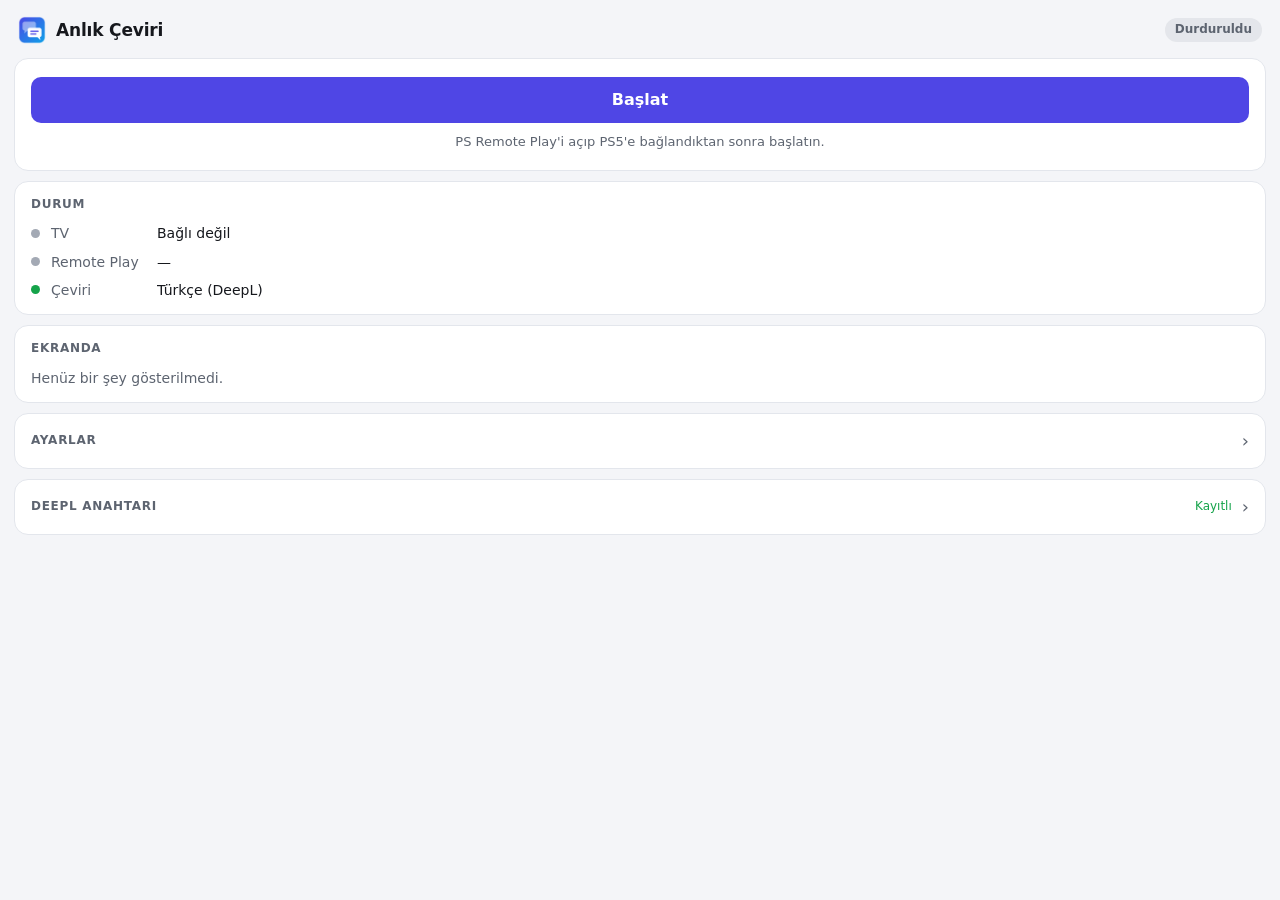
==== desktop/app/dev/preview.html @ 75af34b6 "Ekran overlay modu: çeviri oyun penceresinin üstünde (TV'siz de çalışır) - core: Reading.screen, vid" ====
<!doctype html>
<html lang="tr">
<head>
  <meta charset="utf-8">
  <meta name="viewport" content="width=device-width, initial-scale=1">
  <title>Anlık Çeviri (önizleme)</title>
  <link rel="stylesheet" href="../ui/style.css">
</head>
<body>
  <header class="top">
    <div class="brand">
      <img src="../ui/icon.png" alt="" width="28" height="28">
      <h1>Anlık Çeviri</h1>
    </div>
    <span id="state-pill" class="pill" data-state="stopped">Durduruldu</span>
  </header>

  <main>
    <section class="card hero">
      <button id="toggle" class="primary" type="button">Başlat</button>
      <p id="state-detail" class="detail">PS Remote Play'i açıp PS5'e bağlandıktan sonra başlatın.</p>
    </section>

    <section class="card">
      <h2>Durum</h2>
      <ul class="rows">
        <li>
          <span class="dot" id="tv-dot" data-level="idle"></span>
          <span class="label">TV</span>
          <span class="value" id="tv-value">Bağlı değil</span>
        </li>
        <li>
          <span class="dot" id="window-dot" data-level="idle"></span>
          <span class="label">Remote Play</span>
          <span class="value" id="window-value">—</span>
        </li>
        <li>
          <span class="dot" id="mode-dot" data-level="idle"></span>
          <span class="label">Çeviri</span>
          <span class="value" id="mode-value">—</span>
        </li>
      </ul>
      <p class="stats" id="stats" hidden></p>
    </section>

    <section class="card">
      <h2>Ekranda</h2>
      <ul id="shown" class="shown">
        <li class="empty">Henüz bir şey gösterilmedi.</li>
      </ul>
    </section>

    <section class="card">
      <details id="settings-panel">
        <summary><h2>Ayarlar</h2></summary>
        <form id="settings" class="form">
          <fieldset class="field">
            <legend>Çevirileri nerede göster?</legend>
            <label class="choice"><input type="radio" name="output" value="tv"> TV'de (Android TV uygulaması, HDMI görüntünün üstü)</label>
            <label class="choice"><input type="radio" name="output" value="screen"> Bu ekranda, oyun penceresinin üstünde</label>
            <label class="choice"><input type="radio" name="output" value="both"> İkisinde de</label>
          </fieldset>
          <label class="field" id="tv-address-field">
            <span>TV adresi</span>
            <input id="tv-address" type="text" placeholder="Boş bırakın: otomatik bul" autocomplete="off" spellcheck="false">
          </label>
          <fieldset class="field">
            <legend>Mod</legend>
            <label class="choice"><input type="radio" name="mode" value="translate"> Türkçe çeviri (DeepL)</label>
            <label class="choice"><input type="radio" name="mode" value="test"> Çevirisiz test: İngilizce metni yerinde gösterir, kota harcamaz</label>
          </fieldset>
          <label class="field">
            <span>Hız</span>
            <select id="fps">
              <option value="1">Saniyede 1 kez</option>
              <option value="2">Saniyede 2 kez (önerilen)</option>
              <option value="3">Saniyede 3 kez</option>
            </select>
          </label>
          <label class="field">
            <span>Pencere</span>
            <input id="window" type="text" placeholder="Boş bırakın: PS Remote Play" autocomplete="off" spellcheck="false">
          </label>
          <div class="actions">
            <button type="submit" class="secondary">Kaydet</button>
            <span id="settings-note" class="note" role="status"></span>
          </div>
        </form>
      </details>
    </section>

    <section class="card">
      <details id="deepl-panel">
        <summary><h2>DeepL anahtarı</h2><span id="key-badge" class="badge">—</span></summary>
        <form id="deepl" class="form">
          <p class="help">deepl.com'dan ücretsiz <strong>DeepL API Free</strong> hesabı açın; anahtar <code>:fx</code> ile biter. Anahtar yalnızca bu bilgisayarda saklanır.</p>
          <label class="field">
            <span>Anahtar</span>
            <input id="deepl-key" type="password" autocomplete="off" spellcheck="false" placeholder="xxxxxxxx-xxxx-…:fx">
          </label>
          <div class="actions">
            <button type="submit" class="secondary">Kaydet ve dene</button>
            <span id="deepl-note" class="note" role="status"></span>
          </div>
        </form>
      </details>
    </section>

    <p id="error" class="error" role="alert" hidden></p>
  </main>

  <script src="mock.js"></script>
  <script src="../ui/app.js"></script>
</body>
</html>
---- desktop/app/ui/style.css ----
:root {
  color-scheme: light dark;
  accent-color: var(--accent);
  --bg: #f4f5f8;
  --card: #ffffff;
  --text: #16181d;
  --muted: #5d6470;
  --line: #e3e6ec;
  --accent: #4f46e5;
  --accent-text: #ffffff;
  --ok: #15a34a;
  --warn: #d97706;
  --bad: #dc2626;
  --idle: #a3a9b4;
  --danger: #dc2626;
  --field: #f7f8fa;
  --radius: 14px;
}

@media (prefers-color-scheme: dark) {
  :root {
    --bg: #111317;
    --card: #1a1d23;
    --text: #eceef2;
    --muted: #9aa1ad;
    --line: #2a2e36;
    --accent: #6d66f0;
    --ok: #22c55e;
    --warn: #f59e0b;
    --bad: #f87171;
    --idle: #5f6672;
    --danger: #ef4444;
    --field: #14161b;
  }
}

* { box-sizing: border-box; }

html, body { margin: 0; }

body {
  background: var(--bg);
  color: var(--text);
  font: 14px/1.45 -apple-system, BlinkMacSystemFont, "Segoe UI", system-ui, sans-serif;
  -webkit-font-smoothing: antialiased;
  user-select: none;
  -webkit-user-select: none;
}

.top {
  display: flex;
  align-items: center;
  justify-content: space-between;
  padding: 16px 18px 6px;
}

.brand { display: flex; align-items: center; gap: 10px; }
.brand img { border-radius: 7px; }
h1 { font-size: 17px; margin: 0; font-weight: 650; letter-spacing: -0.01em; }
h2 { font-size: 12px; margin: 0; font-weight: 600; color: var(--muted); text-transform: uppercase; letter-spacing: 0.06em; }

.pill {
  font-size: 12px;
  font-weight: 600;
  padding: 3px 10px;
  border-radius: 999px;
  background: color-mix(in srgb, var(--idle) 20%, transparent);
  color: var(--muted);
}
.pill[data-state="starting"] { background: color-mix(in srgb, var(--warn) 18%, transparent); color: var(--warn); }
.pill[data-state="running"] { background: color-mix(in srgb, var(--ok) 18%, transparent); color: var(--ok); }

main { padding: 8px 14px 18px; display: grid; gap: 10px; }

.card {
  background: var(--card);
  border: 1px solid var(--line);
  border-radius: var(--radius);
  padding: 14px 16px;
}

.hero { display: grid; gap: 10px; text-align: center; padding: 18px 16px; }
.detail { margin: 0; color: var(--muted); font-size: 13px; }

button {
  font: inherit;
  border: 0;
  border-radius: 10px;
  cursor: pointer;
  transition: filter 0.15s, opacity 0.15s;
}
button:hover:not(:disabled) { filter: brightness(1.08); }
button:disabled { opacity: 0.55; cursor: default; }

.primary {
  height: 46px;
  font-size: 16px;
  font-weight: 650;
  background: var(--accent);
  color: var(--accent-text);
}
.primary.stop { background: var(--danger); }

.secondary {
  height: 34px;
  padding: 0 14px;
  font-weight: 600;
  background: color-mix(in srgb, var(--accent) 14%, transparent);
  color: var(--accent);
}

.rows { list-style: none; margin: 10px 0 0; padding: 0; display: grid; gap: 8px; }
.rows li { display: grid; grid-template-columns: 10px 96px 1fr; align-items: center; gap: 10px; }
.label { color: var(--muted); }
.value { overflow: hidden; text-overflow: ellipsis; white-space: nowrap; user-select: text; -webkit-user-select: text; }

.dot { width: 9px; height: 9px; border-radius: 50%; background: var(--idle); }
.dot[data-level="ok"] { background: var(--ok); }
.dot[data-level="warn"] { background: var(--warn); }
.dot[data-level="bad"] { background: var(--bad); }

.stats { margin: 10px 0 0; font-size: 12px; color: var(--muted); font-variant-numeric: tabular-nums; }

.shown {
  list-style: none;
  margin: 10px 0 0;
  padding: 0;
  display: grid;
  gap: 6px;
  max-height: 180px;
  overflow-y: auto;
  user-select: text;
  -webkit-user-select: text;
}
.shown li { padding: 7px 10px; background: var(--field); border-radius: 8px; }
.shown li.empty { background: none; padding: 0; color: var(--muted); }

details summary { list-style: none; cursor: pointer; display: flex; align-items: center; justify-content: space-between; }
details summary::-webkit-details-marker { display: none; }
details summary::after { content: "›"; color: var(--muted); font-size: 18px; transition: transform 0.15s; }
details[open] summary::after { transform: rotate(90deg); }
details summary h2 { flex: 1; }

.badge { font-size: 12px; color: var(--muted); margin-right: 10px; }
.badge.ok { color: var(--ok); }

.form { display: grid; gap: 12px; margin-top: 12px; }
.field { display: grid; gap: 5px; border: 0; padding: 0; margin: 0; }
.field > span, .field legend { font-size: 12px; color: var(--muted); padding: 0; }
.choice { display: flex; gap: 8px; align-items: flex-start; padding: 3px 0; }
.choice input { margin-top: 3px; }

input[type="text"], input[type="password"], select {
  font: inherit;
  height: 34px;
  padding: 0 10px;
  border-radius: 8px;
  border: 1px solid var(--line);
  background: var(--field);
  color: var(--text);
  user-select: text;
  -webkit-user-select: text;
}
input:focus, select:focus { outline: 2px solid color-mix(in srgb, var(--accent) 45%, transparent); outline-offset: 0; }

.actions { display: flex; align-items: center; gap: 10px; }
.note { font-size: 12px; color: var(--muted); }
.note.ok { color: var(--ok); }
.note.bad { color: var(--bad); }

.help { margin: 0; font-size: 12px; color: var(--muted); }
code { font-size: 11px; padding: 1px 4px; border-radius: 4px; background: var(--field); }

.error {
  margin: 0;
  padding: 10px 12px;
  border-radius: 10px;
  background: color-mix(in srgb, var(--bad) 12%, transparent);
  color: var(--bad);
  font-size: 13px;
  user-select: text;
  -webkit-user-select: text;
}
[hidden] { display: none !important; }
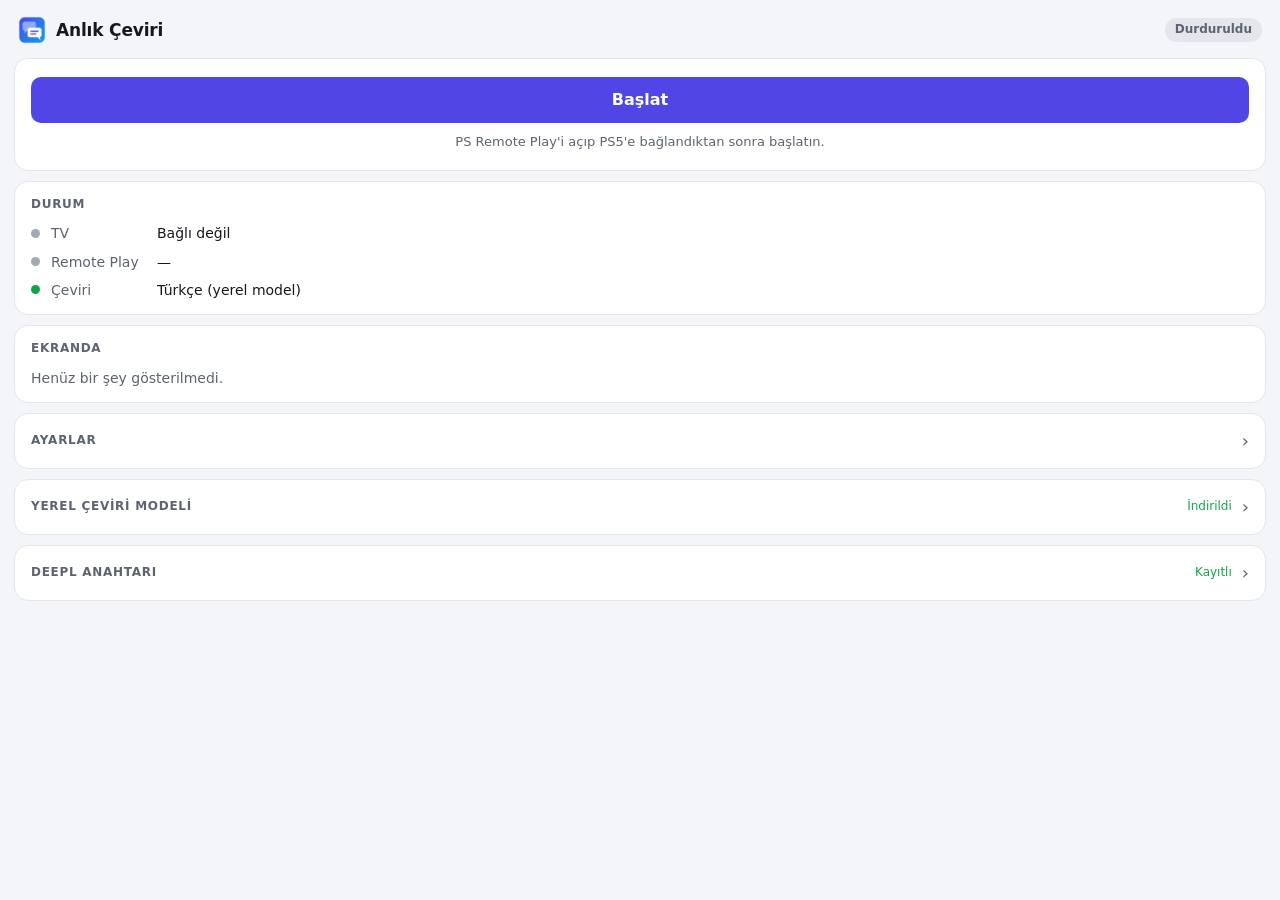
==== commit f6eefa20: "Windows: PS5'ten bağımsız PC oyunu çevirisi Bilgisayarda yüklü oyunların penceresi okunur (istemci a" ====
--- a/desktop/app/dev/preview.html
+++ b/desktop/app/dev/preview.html
@@ -15,7 +15,12 @@
     <span id="state-pill" class="pill" data-state="stopped">Durduruldu</span>
   </header>
 
-  <main>
+  <section id="wizard" class="wizard" hidden>
+    <div id="wizard-progress" class="wizard-progress"></div>
+    <div id="wizard-body" class="card wizard-card"></div>
+  </section>
+
+  <main id="app-main">
     <section class="card hero">
       <button id="toggle" class="primary" type="button">Başlat</button>
       <p id="state-detail" class="detail">PS Remote Play'i açıp PS5'e bağlandıktan sonra başlatın.</p>
@@ -31,7 +36,7 @@
         </li>
         <li>
           <span class="dot" id="window-dot" data-level="idle"></span>
-          <span class="label">Remote Play</span>
+          <span class="label" id="window-label">Remote Play</span>
           <span class="value" id="window-value">—</span>
         </li>
         <li>
@@ -54,7 +59,29 @@
       <details id="settings-panel">
         <summary><h2>Ayarlar</h2></summary>
         <form id="settings" class="form">
-          <fieldset class="field">
+          <fieldset class="field" id="source-field" hidden>
+            <legend>Ne oynuyorsunuz?</legend>
+            <label class="choice"><input type="radio" name="source" value="remotePlay"> PS5'te bir oyun (PS Remote Play penceresinden)</label>
+            <label class="choice"><input type="radio" name="source" value="pcGame"> Bu bilgisayarda yüklü bir oyun (Steam, Epic vb.)</label>
+          </fieldset>
+          <div class="field" id="game-fields" hidden>
+            <label class="field">
+              <span>Oyun penceresi</span>
+              <span class="inline">
+                <select id="game-window"></select>
+                <button type="button" id="game-refresh" class="ghost">Yenile</button>
+              </span>
+            </label>
+            <small class="hint">Oyunu açın; listede yoksa Yenile'ye basın. Oyunun ekran modunu "Kenarlıksız pencere" (Borderless) ya da "Pencere" yapın; "Tam ekran"da çeviriler görünmeyebilir.</small>
+            <div class="inline region-row">
+              <span>Okunan alan: <strong id="region-value">tüm ekran</strong></span>
+              <button type="button" id="region-select" class="ghost">Bölge seç</button>
+              <button type="button" id="region-clear" class="ghost" hidden>Tüm ekran</button>
+            </div>
+            <small class="hint">Oyun içindeyken <kbd>Ctrl+Shift+T</kbd> çevirileri gizler/gösterir, <kbd>Ctrl+Shift+R</kbd> okunacak bölgeyi (ör. altyazı bandı) seçtirir.</small>
+            <p id="game-note" class="note" role="status"></p>
+          </div>
+          <fieldset class="field" id="output-field">
             <legend>Çevirileri nerede göster?</legend>
             <label class="choice"><input type="radio" name="output" value="tv"> TV'de (Android TV uygulaması, HDMI görüntünün üstü)</label>
             <label class="choice"><input type="radio" name="output" value="screen"> Bu ekranda, oyun penceresinin üstünde</label>
@@ -66,8 +93,9 @@
           </label>
           <fieldset class="field">
             <legend>Mod</legend>
-            <label class="choice"><input type="radio" name="mode" value="translate"> Türkçe çeviri (DeepL)</label>
-            <label class="choice"><input type="radio" name="mode" value="test"> Çevirisiz test: İngilizce metni yerinde gösterir, kota harcamaz</label>
+            <label class="choice"><input type="radio" name="mode" value="local"> Türkçe çeviri, yerel model: bu bilgisayarda çalışır, hızlı, ücretsiz, internetsiz</label>
+            <label class="choice"><input type="radio" name="mode" value="deepl"> Türkçe çeviri, DeepL: en iyi kalite, API anahtarı ve internet gerekir</label>
+            <label class="choice"><input type="radio" name="mode" value="test"> Çevirisiz test: İngilizce metni yerinde gösterir</label>
           </fieldset>
           <label class="field">
             <span>Hız</span>
@@ -78,6 +106,11 @@
             </select>
           </label>
           <label class="field">
+            <span>Çevrilmeyecek adlar</span>
+            <textarea id="protected-terms" rows="3" spellcheck="false" placeholder="Her satıra bir ad: oyun, karakter, yer&#10;ör. It Takes Two"></textarea>
+            <small class="hint">PlayStation, PS5, DualSense gibi adlar zaten çevrilmez.</small>
+          </label>
+          <label class="field" id="window-field">
             <span>Pencere</span>
             <input id="window" type="text" placeholder="Boş bırakın: PS Remote Play" autocomplete="off" spellcheck="false">
           </label>
@@ -85,7 +118,27 @@
             <button type="submit" class="secondary">Kaydet</button>
             <span id="settings-note" class="note" role="status"></span>
           </div>
+          <div class="maintenance">
+            <button type="button" id="open-wizard" class="ghost">Kurulum sihirbazını aç</button>
+            <button type="button" id="tv-uninstall" class="ghost danger">TV uygulamasını kaldır</button>
+          </div>
+          <p id="maintenance-note" class="note" role="status"></p>
         </form>
+      </details>
+    </section>
+
+    <section class="card">
+      <details id="model-panel">
+        <summary><h2>Yerel çeviri modeli</h2><span id="model-badge" class="badge">—</span></summary>
+        <div class="form">
+          <p class="help">Çeviriyi bu bilgisayarda yapar: altyazı başına yaklaşık 0,1 saniye, anahtar ve kota yok, internet gerekmez. Konuşmalarda DeepL'e yakın; deyimlerde ve bazı menü terimlerinde daha zayıf. Bir kez indirilir (<span id="model-size">~241</span> MB).</p>
+          <progress id="model-progress" max="100" value="0" hidden></progress>
+          <div class="actions">
+            <button type="button" id="model-download" class="secondary">İndir</button>
+            <span id="model-note" class="note" role="status"></span>
+          </div>
+          <small class="hint">Model: OPUS-MT (Helsinki-NLP, Helsinki Üniversitesi), CC-BY 4.0 lisansıyla.</small>
+        </div>
       </details>
     </section>
 
@@ -110,6 +163,7 @@
   </main>
 
   <script src="mock.js"></script>
+  <script src="../ui/wizard.js"></script>
   <script src="../ui/app.js"></script>
 </body>
 </html>
--- a/desktop/app/ui/style.css
+++ b/desktop/app/ui/style.css
@@ -150,6 +150,20 @@
 .choice { display: flex; gap: 8px; align-items: flex-start; padding: 3px 0; }
 .choice input { margin-top: 3px; }
 
+textarea {
+  font: inherit;
+  padding: 7px 10px;
+  border-radius: 8px;
+  border: 1px solid var(--line);
+  background: var(--field);
+  color: var(--text);
+  resize: vertical;
+  user-select: text;
+  -webkit-user-select: text;
+}
+
+.hint { font-size: 11px; color: var(--muted); }
+
 input[type="text"], input[type="password"], select {
   font: inherit;
   height: 34px;
@@ -161,7 +175,7 @@
   user-select: text;
   -webkit-user-select: text;
 }
-input:focus, select:focus { outline: 2px solid color-mix(in srgb, var(--accent) 45%, transparent); outline-offset: 0; }
+input:focus, select:focus, textarea:focus { outline: 2px solid color-mix(in srgb, var(--accent) 45%, transparent); outline-offset: 0; }
 
 .actions { display: flex; align-items: center; gap: 10px; }
 .note { font-size: 12px; color: var(--muted); }
@@ -182,3 +196,55 @@
   -webkit-user-select: text;
 }
 [hidden] { display: none !important; }
+
+.ghost {
+  height: 34px;
+  padding: 0 12px;
+  font-weight: 600;
+  background: none;
+  color: var(--muted);
+}
+.ghost:hover:not(:disabled) { color: var(--text); }
+.danger { color: var(--bad); }
+.primary.small { height: 38px; font-size: 14px; padding: 0 18px; }
+
+.maintenance { display: flex; flex-wrap: wrap; gap: 6px; border-top: 1px solid var(--line); padding-top: 10px; margin-left: -12px; }
+
+/* Kurulum sihirbazı */
+.wizard { padding: 8px 14px 18px; display: grid; gap: 10px; }
+.wizard-progress { display: flex; align-items: center; justify-content: space-between; font-size: 12px; color: var(--muted); padding: 0 4px; }
+.wizard-progress .dots { display: flex; gap: 5px; }
+.wizard-progress .dots i { width: 7px; height: 7px; border-radius: 50%; background: var(--line); }
+.wizard-progress .dots i.done { background: color-mix(in srgb, var(--accent) 45%, transparent); }
+.wizard-progress .dots i.current { background: var(--accent); }
+.wizard-card { display: grid; gap: 12px; padding: 20px 18px; }
+.wizard-card p { margin: 0; }
+.title { font-size: 19px; text-transform: none; letter-spacing: -0.01em; color: var(--text); font-weight: 650; }
+.question { font-weight: 600; }
+.option { display: flex; gap: 10px; align-items: flex-start; padding: 10px 12px; border: 1px solid var(--line); border-radius: 10px; cursor: pointer; }
+.option:has(input:checked) { border-color: var(--accent); background: color-mix(in srgb, var(--accent) 7%, transparent); }
+.option input { margin-top: 3px; }
+.option span { display: grid; gap: 2px; }
+.option small { color: var(--muted); font-size: 12px; }
+.numbered { margin: 0; padding-left: 20px; display: grid; gap: 6px; }
+.row { display: flex; flex-wrap: wrap; gap: 8px; }
+.status-line { display: flex; align-items: center; gap: 8px; font-weight: 600; }
+.wizard-actions { display: flex; justify-content: space-between; align-items: center; margin-top: 6px; }
+.error-inline { color: var(--bad); font-size: 13px; user-select: text; -webkit-user-select: text; }
+.log { list-style: none; margin: 0; padding: 0; display: grid; gap: 6px; font-size: 13px; color: var(--muted); }
+.log li::before { content: "✓ "; color: var(--ok); }
+.log li.current { color: var(--text); }
+.log li.current::before { content: "… "; color: var(--warn); }
+.tips summary { cursor: pointer; color: var(--muted); font-size: 13px; }
+.tips ul { margin: 8px 0 0; padding-left: 18px; font-size: 13px; color: var(--muted); display: grid; gap: 4px; }
+
+/* Yerel model indirme çubuğu (ayarlar ve sihirbaz). */
+progress { width: 100%; height: 8px; accent-color: var(--accent); }
+.choice-detail { margin: 4px 0 12px 26px; display: grid; gap: 8px; }
+
+.inline { display: flex; align-items: center; gap: 8px; flex-wrap: wrap; }
+.inline select { flex: 1; min-width: 0; }
+.region-row { font-size: 13px; }
+kbd { font-family: inherit; font-size: 11px; padding: 1px 5px; border-radius: 4px; border: 1px solid var(--line); background: var(--field); }
+.options { display: grid; gap: 8px; }
+#game-note:empty { display: none; }
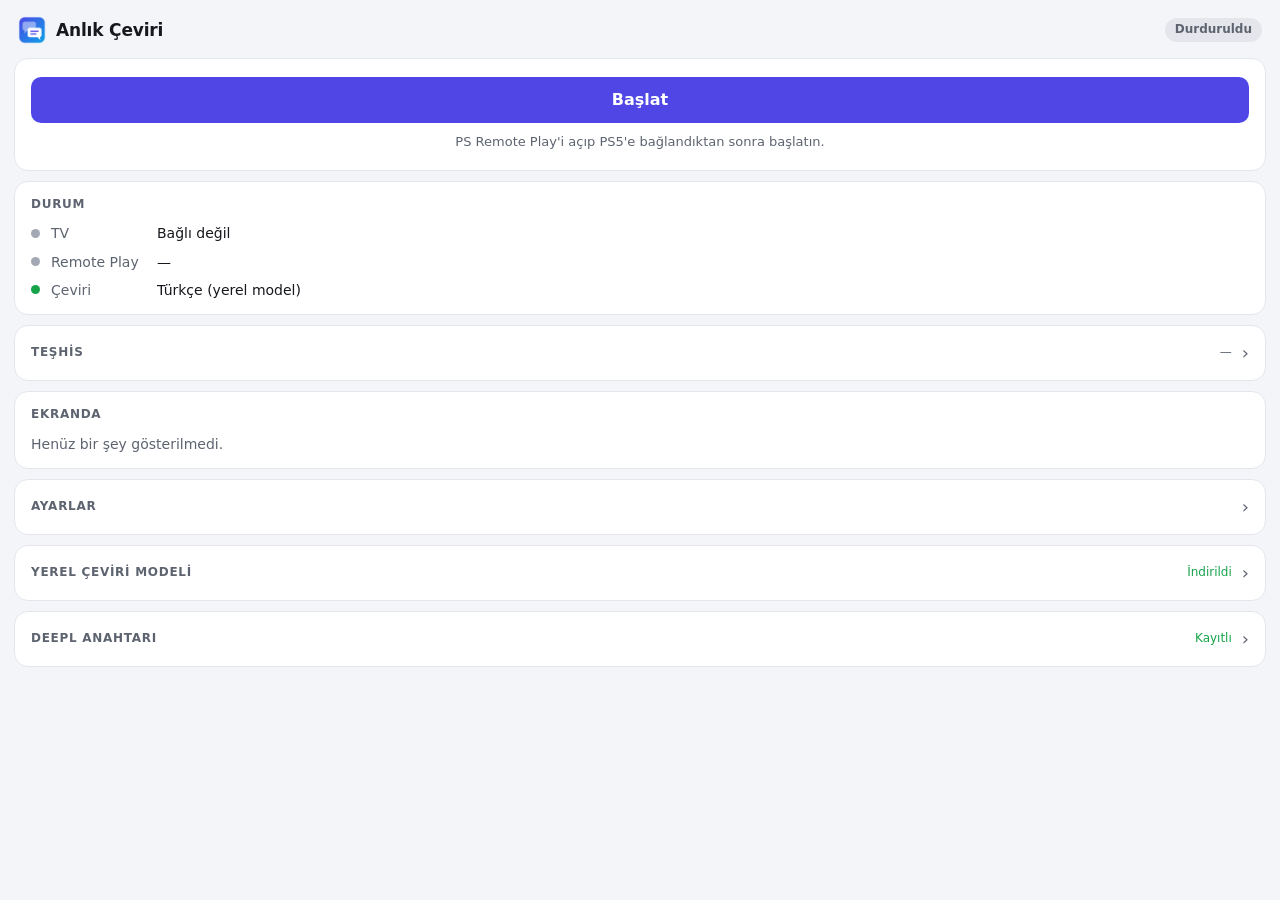
==== commit 71dd9335: "Çevirinin uzun oturumda sessizce durması giderildi; teşhis paneli Kök nedenler (koddan doğrulanan): " ====
--- a/desktop/app/dev/preview.html
+++ b/desktop/app/dev/preview.html
@@ -49,6 +49,22 @@
     </section>
 
     <section class="card">
+      <details id="diag-panel">
+        <summary><h2>Teşhis</h2><span id="diag-badge" class="badge">—</span></summary>
+        <p id="diag-summary" class="diag-summary">Çalışmıyor.</p>
+        <ul class="rows diag-stages">
+          <li><span class="dot" id="diag-capture-dot" data-level="idle"></span><span class="label">Yakalama</span><span class="value" id="diag-capture">—</span></li>
+          <li><span class="dot" id="diag-ocr-dot" data-level="idle"></span><span class="label">Yazı tanıma</span><span class="value" id="diag-ocr">—</span></li>
+          <li><span class="dot" id="diag-translation-dot" data-level="idle"></span><span class="label">Çeviri</span><span class="value" id="diag-translation">—</span></li>
+          <li><span class="dot" id="diag-output-dot" data-level="idle"></span><span class="label">Gösterim</span><span class="value" id="diag-output">—</span></li>
+        </ul>
+        <dl id="diag-metrics" class="diag-metrics"></dl>
+        <div class="diag-log-head"><span>Kendiliğinden toparlanmalar</span><span id="diag-log-count">0</span></div>
+        <ol id="diag-log" class="diag-log"><li class="empty">Yok.</li></ol>
+      </details>
+    </section>
+
+    <section class="card">
       <h2>Ekranda</h2>
       <ul id="shown" class="shown">
         <li class="empty">Henüz bir şey gösterilmedi.</li>
@@ -94,17 +110,24 @@
           <fieldset class="field">
             <legend>Mod</legend>
             <label class="choice"><input type="radio" name="mode" value="local"> Türkçe çeviri, yerel model: bu bilgisayarda çalışır, hızlı, ücretsiz, internetsiz</label>
-            <label class="choice"><input type="radio" name="mode" value="deepl"> Türkçe çeviri, DeepL: en iyi kalite, API anahtarı ve internet gerekir</label>
+            <label class="choice"><input type="radio" name="mode" value="deepl"> Türkçe çeviri, DeepL: en iyi kalite, biraz daha yavaş, API anahtarı ve internet gerekir</label>
             <label class="choice"><input type="radio" name="mode" value="test"> Çevirisiz test: İngilizce metni yerinde gösterir</label>
           </fieldset>
           <label class="field">
             <span>Hız</span>
             <select id="fps">
               <option value="1">Saniyede 1 kez</option>
-              <option value="2">Saniyede 2 kez (önerilen)</option>
+              <option value="2">Saniyede 2 kez (işlemciyi az yorar)</option>
               <option value="3">Saniyede 3 kez</option>
+              <option value="5">Saniyede 5 kez (önerilen)</option>
+              <option value="8">Saniyede 8 kez (en hızlı)</option>
             </select>
           </label>
+          <fieldset class="field">
+            <legend>Neyi, nerede</legend>
+            <label class="choice"><input type="checkbox" id="focus"> Yalnızca altyazı ve menüleri çevir (logo, tabela, dükkan adı atlanır)</label>
+            <label class="choice"><input type="checkbox" id="subtitle-below"> Altyazı çevirisini orijinal yazının altında göster (ikisi de okunur)</label>
+          </fieldset>
           <label class="field">
             <span>Çevrilmeyecek adlar</span>
             <textarea id="protected-terms" rows="3" spellcheck="false" placeholder="Her satıra bir ad: oyun, karakter, yer&#10;ör. It Takes Two"></textarea>
--- a/desktop/app/ui/style.css
+++ b/desktop/app/ui/style.css
@@ -248,3 +248,15 @@
 kbd { font-family: inherit; font-size: 11px; padding: 1px 5px; border-radius: 4px; border: 1px solid var(--line); background: var(--field); }
 .options { display: grid; gap: 8px; }
 #game-note:empty { display: none; }
+
+/* Teşhis paneli */
+.diag-summary { margin: 10px 0 0; font-size: 13px; }
+.diag-stages .value { font-size: 12px; color: var(--muted); font-variant-numeric: tabular-nums; }
+.diag-metrics { display: grid; grid-template-columns: max-content 1fr; gap: 4px 12px; margin: 12px 0 0; font-size: 12px; font-variant-numeric: tabular-nums; }
+.diag-metrics dt { color: var(--muted); }
+.diag-metrics dd { margin: 0; }
+.diag-log-head { display: flex; justify-content: space-between; margin-top: 12px; font-size: 12px; color: var(--muted); }
+.diag-log { margin: 6px 0 0; padding-left: 18px; font-size: 12px; max-height: 140px; overflow-y: auto; }
+.diag-log li.empty { list-style: none; margin-left: -18px; color: var(--muted); }
+.badge.bad { color: var(--bad); }
+.badge.warn { color: var(--warn); }
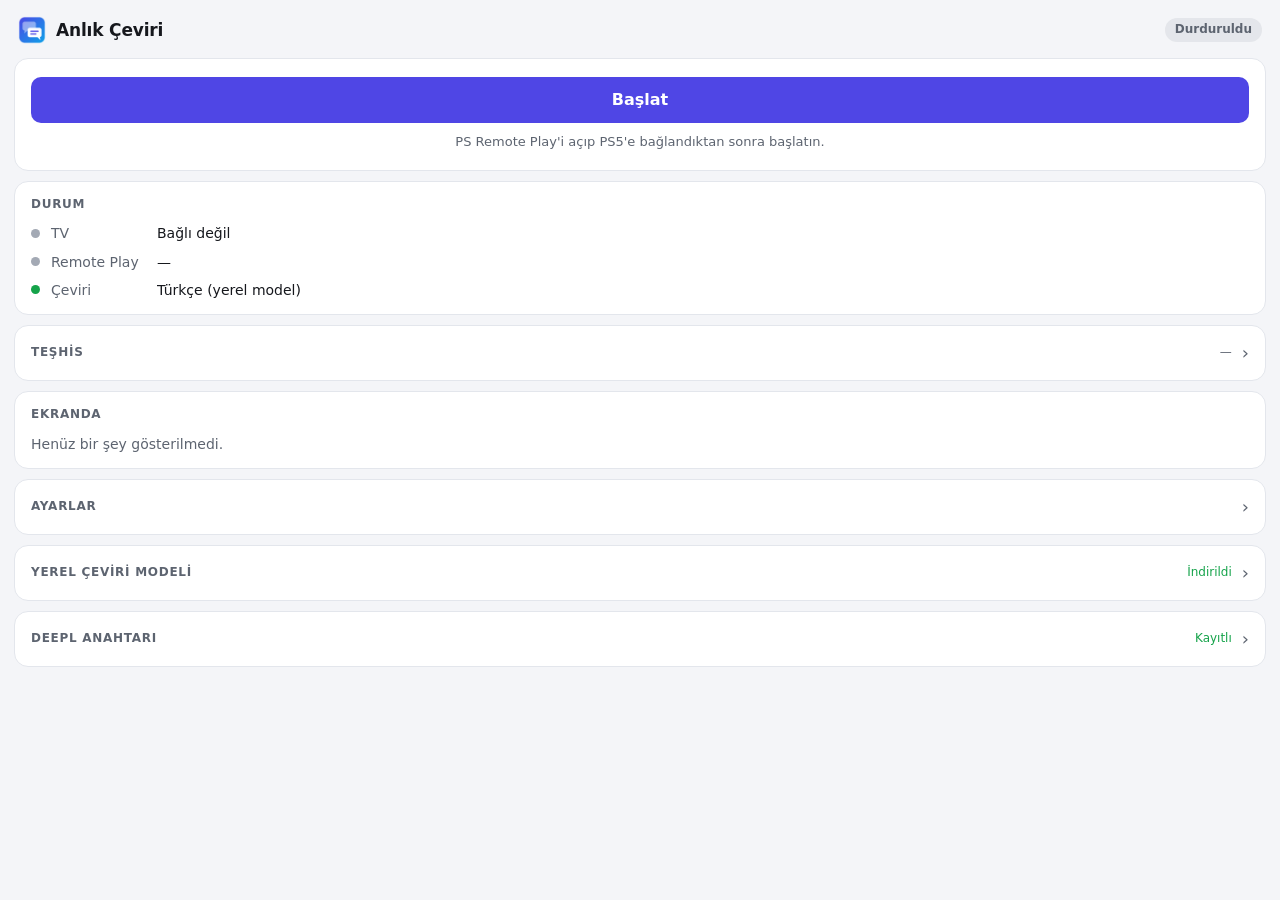
==== commit 353471cc: "Akıllı altyazı, oyuna duyarlı çeviri, kendini onarma ve yerel Opus-MT sağlamlaştırma Akıllı altyazı " ====
--- a/desktop/app/dev/preview.html
+++ b/desktop/app/dev/preview.html
@@ -133,6 +133,23 @@
             <textarea id="protected-terms" rows="3" spellcheck="false" placeholder="Her satıra bir ad: oyun, karakter, yer&#10;ör. It Takes Two"></textarea>
             <small class="hint">PlayStation, PS5, DualSense gibi adlar zaten çevrilmez.</small>
           </label>
+          <fieldset class="field">
+            <legend>Oyun profili (isteğe bağlı)</legend>
+            <label class="field">
+              <span>Oyun</span>
+              <input id="profile-name" type="text" list="profile-list" autocomplete="off" spellcheck="false" placeholder="Boş: profil yok · ör. Elden Ring">
+              <datalist id="profile-list"></datalist>
+            </label>
+            <label class="field">
+              <span>Tür</span>
+              <input id="profile-genre" type="text" autocomplete="off" spellcheck="false" placeholder="ör. aksiyon RPG (çeviriye ipucu olur)">
+            </label>
+            <label class="field">
+              <span>Oyun sözlüğü</span>
+              <textarea id="profile-glossary" rows="4" spellcheck="false" placeholder="Her satıra: İngilizce = Türkçe&#10;Charge = Hücum&#10;Site of Grace = Lütuf Noktası&#10;Yalnızca ad yazılırsa çevrilmez: Melina"></textarea>
+              <small class="hint">Bu oyuna özeldir; genel terimlerden (Quest → Görev gibi) önce gelir. Değişince eski çeviriler kendiliğinden yenilenir.</small>
+            </label>
+          </fieldset>
           <label class="field" id="window-field">
             <span>Pencere</span>
             <input id="window" type="text" placeholder="Boş bırakın: PS Remote Play" autocomplete="off" spellcheck="false">
